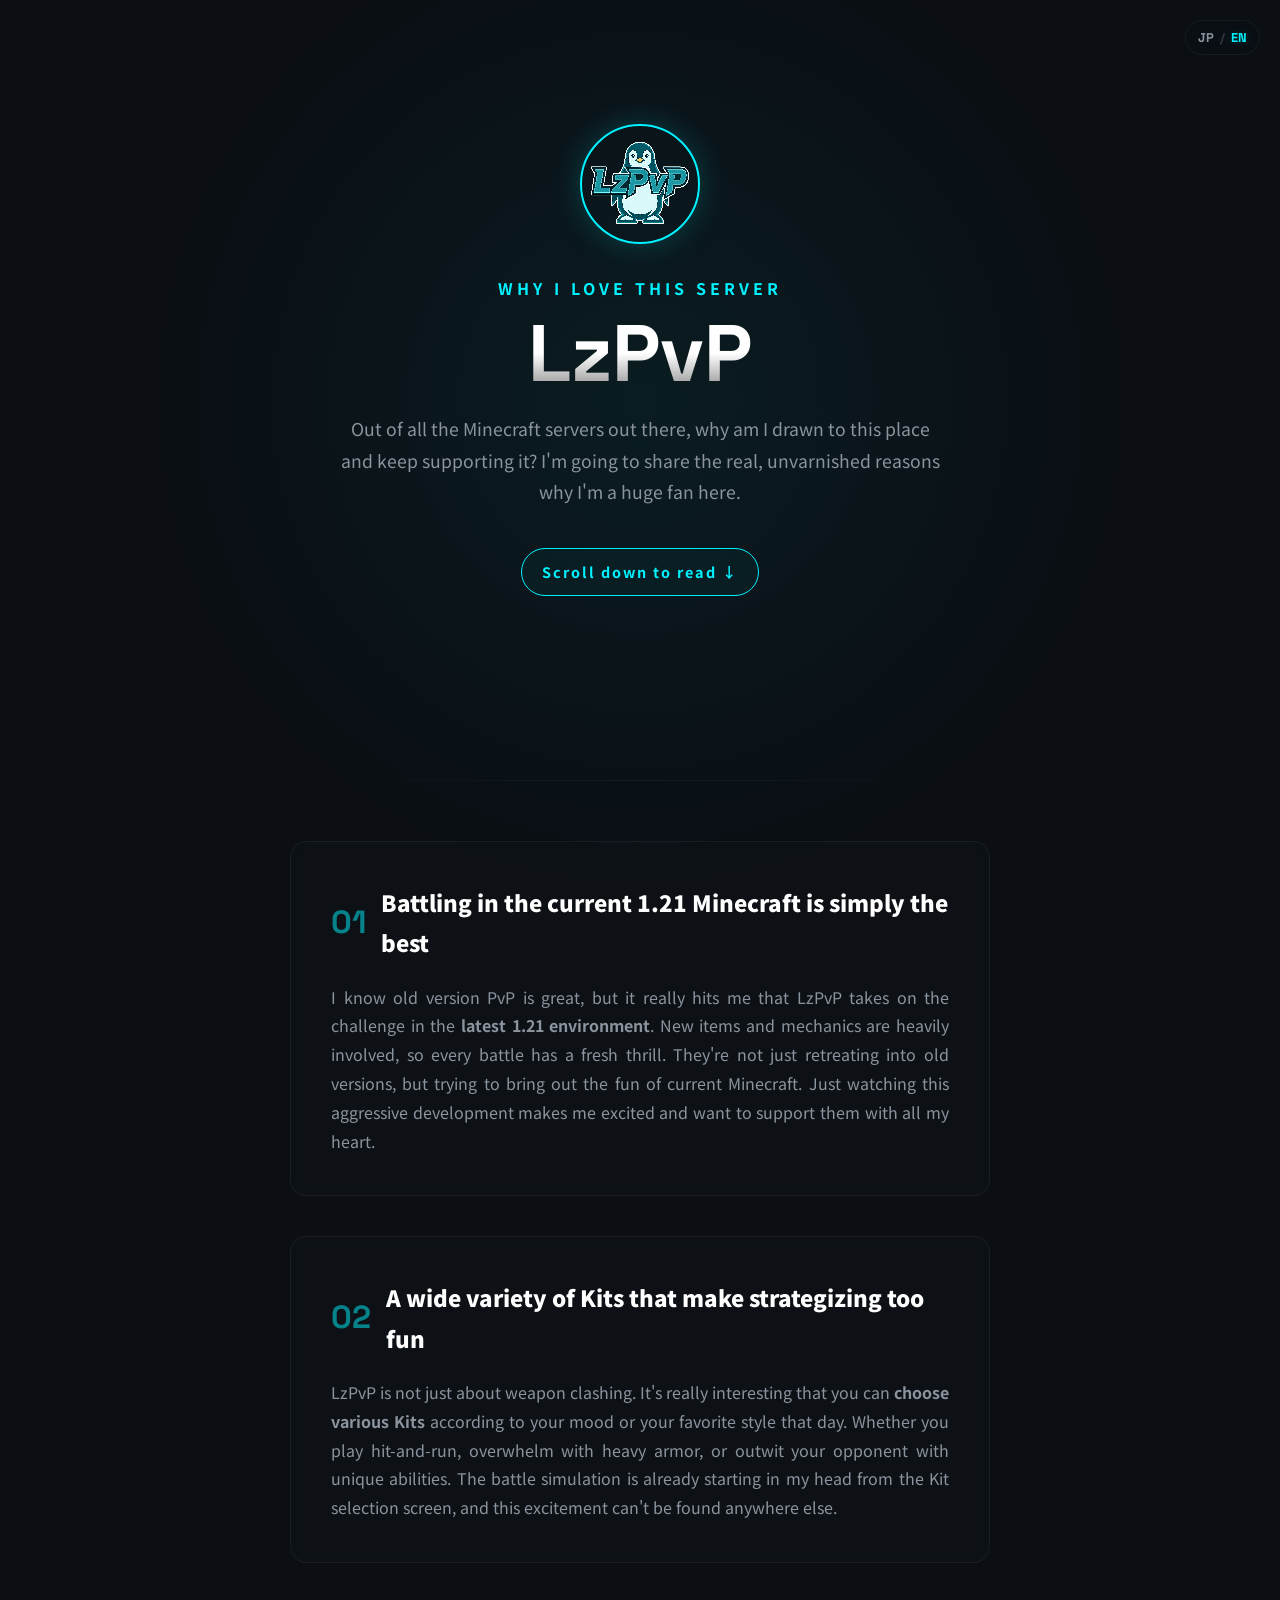
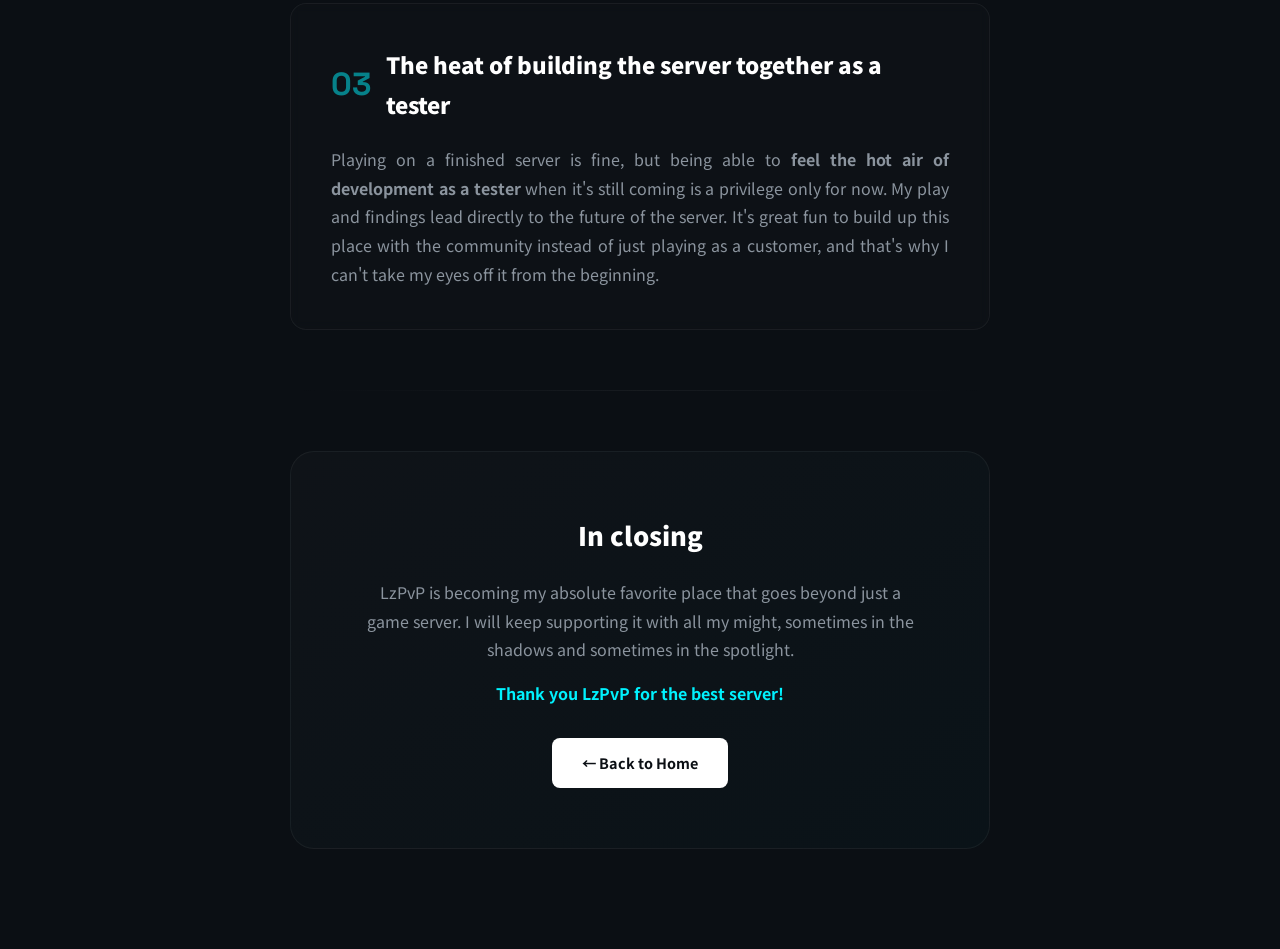
==== love/index.html @ 81389881 "fixいろいろ2" ====
<!DOCTYPE html>
<html lang="ja">
<head>
    <meta charset="UTF-8">
    <meta name="viewport" content="width=device-width, initial-scale=1.0">
    <title>LzPvP | ガチ推し特設ページ</title>
    <link rel="icon" href="LzPvP.png" type="image/png">
    
    <link href="https://fonts.googleapis.com/css2?family=Space+Grotesk:wght@700;900&family=Noto+Sans+JP:wght@400;700;900&display=swap" rel="stylesheet">
    
    <style>
        :root {
            --bg-color: #0b0f14;
            --primary: #00f2fe;
            --primary-glow: rgba(0, 242, 254, 0.2);
            --text-main: #f0f6fc;
            --text-muted: #8b949e;
            --border: rgba(255, 255, 255, 0.05);
            --card-bg: rgba(255, 255, 255, 0.01);
        }

        * {
            box-sizing: border-box;
            margin: 0;
            padding: 0;
        }

        /* スムーズなスクロールを有効化 */
        html {
            scroll-behavior: smooth;
        }

        body {
            font-family: 'Noto Sans JP', sans-serif;
            background-color: var(--bg-color);
            color: var(--text-main);
            line-height: 1.8;
            display: flex;
            flex-direction: column;
            align-items: center;
            overflow-x: hidden;
            padding: 0 20px;
        }

        /* 背景の光彩 */
        .bg-glow {
            position: fixed;
            top: -100px;
            left: 50%;
            transform: translateX(-50%);
            width: 1000px;
            height: 1000px;
            background: radial-gradient(circle, rgba(0, 242, 254, 0.06) 0%, rgba(0, 0, 0, 0) 70%);
            z-index: -1;
            pointer-events: none;
        }

        /* 🌐 言語切り替えスイッチ（画面右上に固定） */
        .lang-switcher {
            position: fixed;
            top: 20px;
            right: 20px;
            font-family: 'Space Grotesk', sans-serif;
            font-size: 0.8rem;
            font-weight: 700;
            color: var(--text-muted);
            background: rgba(11, 15, 20, 0.8);
            backdrop-filter: blur(10px);
            padding: 5px 12px;
            border-radius: 20px;
            border: 1px solid var(--border);
            display: flex;
            gap: 6px;
            z-index: 100;
        }

        .lang-btn {
            cursor: pointer;
            transition: color 0.2s ease;
        }

        .lang-btn.active {
            color: var(--primary);
            text-shadow: 0 0 10px var(--primary-glow);
        }

        .lang-btn:hover:not(.active) {
            color: var(--text-main);
        }

        /* --- 1. ヘッダー / メインビジュアル --- */
        .hero-love {
            min-height: 80vh;
            display: flex;
            flex-direction: column;
            justify-content: center;
            align-items: center;
            text-align: center;
            width: 100%;
            max-width: 800px;
            padding: 60px 0;
        }

        .love-icon {
            width: 120px;
            height: 120px;
            border-radius: 50%;
            border: 2px solid var(--primary);
            box-shadow: 0 0 30px var(--primary-glow);
            margin-bottom: 30px;
            image-rendering: pixelated;
            transition: transform 0.3s ease;
        }
        
        .love-icon:hover {
            transform: scale(1.05);
        }

        .tagline {
            font-size: 1rem;
            color: var(--primary);
            letter-spacing: 4px;
            font-weight: 700;
            margin-bottom: 10px;
            text-transform: uppercase;
        }

        .server-title {
            font-family: 'Space Grotesk', sans-serif;
            font-size: 5rem;
            font-weight: 900;
            line-height: 1;
            margin-bottom: 20px;
            background: linear-gradient(to bottom, #fff 50%, #888 100%);
            -webkit-background-clip: text;
            -webkit-text-fill-color: transparent;
        }

        .intro-text {
            font-size: 1.1rem;
            color: var(--text-muted);
            max-width: 600px;
            margin-bottom: 40px;
        }

        .scroll-down {
            color: var(--primary);
            font-size: 0.9rem;
            font-weight: 700;
            letter-spacing: 2px;
            text-decoration: none;
            border: 1px solid var(--primary);
            padding: 10px 20px;
            border-radius: 30px;
            background: rgba(0, 242, 254, 0.03);
            transition: all 0.2s ease;
        }

        .scroll-down:hover {
            background: rgba(0, 242, 254, 0.1);
            box-shadow: 0 0 15px var(--primary-glow);
        }

        /* --- 2. コンテンツセクション --- */
        .content-container {
            width: 100%;
            max-width: 700px;
            padding-bottom: 100px;
        }

        .section-divider {
            height: 1px;
            background: linear-gradient(90deg, transparent, var(--border), transparent);
            margin: 60px 0;
        }

        /* ガチ推しポイントの各ブロック */
        .point-block {
            background: var(--card-bg);
            border: 1px solid var(--border);
            border-radius: 16px;
            padding: 40px;
            margin-bottom: 40px;
            backdrop-filter: blur(5px);
            transition: all 0.3s ease;
        }

        .point-block:hover {
            border-color: rgba(0, 242, 254, 0.2);
            background: rgba(255, 255, 255, 0.02);
            transform: translateY(-5px);
        }

        .point-header {
            display: flex;
            align-items: center;
            gap: 15px;
            margin-bottom: 20px;
        }

        .point-num {
            font-family: 'Space Grotesk', sans-serif;
            font-size: 2rem;
            font-weight: 900;
            color: var(--primary);
            opacity: 0.5;
        }

        .point-title {
            font-size: 1.4rem;
            font-weight: 900;
            color: #fff;
        }

        .point-text {
            font-size: 1rem;
            color: var(--text-muted);
            line-height: 1.8;
            text-align: justify;
        }

        /* --- 3. 締めくくりのセクション --- */
        .love-letter {
            text-align: center;
            padding: 60px 40px;
            background: linear-gradient(145deg, rgba(255, 255, 255, 0.02), rgba(0, 242, 254, 0.02));
            border: 1px solid var(--border);
            border-radius: 24px;
            margin-top: 20px;
        }

        .letter-title {
            font-size: 1.6rem;
            font-weight: 900;
            margin-bottom: 20px;
            color: #fff;
        }

        .letter-body {
            font-size: 1rem;
            color: var(--text-muted);
            max-width: 550px;
            margin: 0 auto 30px auto;
        }

        .back-home {
            display: inline-block;
            text-decoration: none;
            color: var(--text-main);
            font-size: 0.9rem;
            font-weight: 700;
            padding: 12px 30px;
            border-radius: 8px;
            background: #fff;
            color: var(--bg-color);
            transition: all 0.2s ease;
        }

        .back-home:hover {
            transform: translateY(-2px);
            box-shadow: 0 5px 15px rgba(255, 255, 255, 0.2);
        }

        /* レスポンシブ */
        @media (max-width: 768px) {
            .server-title { font-size: 3.5rem; }
            .point-block { padding: 30px; }
            .point-title { font-size: 1.2rem; }
        }
    </style>
</head>
<body>

    <div class="bg-glow"></div>

    <div class="lang-switcher">
        <span id="lang-jp" class="lang-btn active" onclick="switchLang('ja')">JP</span>
        <span style="opacity: 0.3;">/</span>
        <span id="lang-en" class="lang-btn" onclick="switchLang('en')">EN</span>
    </div>

    <header class="hero-love">
        <img src="LzPvP.png" alt="LzPvP Icon" class="love-icon">
        <p class="tagline" data-i18n="tagline">Why I Love This Server</p>
        <h1 class="server-title">LzPvP</h1>
        <p class="intro-text" data-i18n="intro_text">
            数あるマイクラサーバーの中でも、なんで自分がここに惹かれて応援し続けてるのか。
            飾った言葉じゃ伝えきれない、リアルな「ガチ推し」の理由をここにブチまけます。
        </p>
        <a href="#content" class="scroll-down" data-i18n="scroll_btn">スクロールして読む ↓</a>
    </header>

    <div class="content-container" id="content">
        
        <div class="section-divider"></div>

        <div class="point-block">
            <div class="point-header">
                <span class="point-num">01</span>
                <h2 class="point-title" data-i18n="title_1">1.21っていう「今」のマイクラで戦えるのが最高</h2>
            </div>
            <div class="point-text" data-i18n="text_1">
                昔のバージョンのPvPが良いのはもちろん分かってるけど、LzPvPがあえて**1.21の最新環境**で勝負してるところが本当に刺さるんだよね。新しいアイテムとか仕様がガンガン絡んでくるから、毎回「そう来るか！」って新鮮なスリルがあって全然飽きない。古いバージョンだけに引きこもらないで、今のマイクラの面白さをトコトン引き出そうとしてる。この攻めの開発姿勢を見てるだけで、こっちまでワクワクしてくるし、全力で応援したくなるんだわ。
            </div>
        </div>

        <div class="point-block">
            <div class="point-header">
                <span class="point-num">02</span>
                <h2 class="point-title" data-i18n="title_2">戦略を考えるのが楽しすぎる多彩なKit</h2>
            </div>
            <div class="point-text" data-i18n="text_2">
                ただの武器の殴り合いで終わらないのがLzPvP。その日の気分とか自分の得意なスタイルに合わせて**いろんなKitを選べる**のがマジで面白い。ヒット＆アウェイで翻弄するか、ゴリゴリの重装備で圧倒するか、それとも一癖ある能力で相手の裏をかくか。Kitを選ぶ画面の時点から、もう頭の中でバトルのシミュレーションが始まってて、このワクワク感は他じゃなかなか味わえないね。
            </div>
        </div>

        <div class="point-block">
            <div class="point-header">
                <span class="point-num">03</span>
                <h2 class="point-title" data-i18n="title_3">テスターとして一緒にサーバーを作っていける熱量</h2>
            </div>
            <div class="point-text" data-i18n="text_3">
                出来上がったサーバーで遊ぶのもいいけど、まだこれからって時に**テスターとして開発の熱い空気に触れられる**のは今だけの特権。自分のプレイとか気づいたことが、そのままサーバーの未来に繋がっていく。ただの「客」として遊ぶだけじゃなくて、コミュニティのみんなと一緒にこの場所を盛り上げていける感じが最高に楽しいし、だからこそ初期からずっと目が離せないんだよね。
            </div>
        </div>

        <div class="section-divider"></div>

        <div class="love-letter">
            <h2 class="letter-title" data-i18n="closing_title">おわりに</h2>
            <div class="letter-body">
                <p data-i18n="closing_p1">LzPvPは、ただのゲームサーバーっていう枠を超えて、自分にとって最高にワクワクする「居場所」になりつつあります。これからもこの熱量を絶やすことなく、影ながら、そして時には全力で応援し続けたいと思います。</p>
                <p style="margin-top: 15px; font-weight: 700; color: var(--primary);" data-i18n="closing_p2">LzPvP、最高のサーバーをありがとう！</p>
            </div>
            <a href="../index.html" class="back-home" data-i18n="back_btn">← ホームサイトに戻る</a>
        </div>

    </div>

    <script>
        const translations = {
            ja: {
                tagline: "Why I Love This Server",
                intro_text: "数あるマイクラサーバーの中でも、なんで自分がここに惹かれて応援し続けてるのか。飾った言葉じゃ伝えきれない、リアルな「ガチ推し」の理由をここにブチまけます。",
                scroll_btn: "スクロールして読む ↓",
                title_1: "1.21っていう「今」のマイクラで戦えるのが最高",
                text_1: "昔のバージョンのPvPが良いのはもちろん分かってるけど、LzPvPがあえて<strong>1.21の最新環境</strong>で勝負してるところが本当に刺さるんだよね。新しいアイテムとか仕様がガンガン絡んでくるから、毎回「そう来るか！」って新鮮なスリルがあって全然飽きない。古いバージョンだけに引きこもらないで、今のマイクラの面白さをトコトン引き出そうとしてる。この攻めの開発姿勢を見てるだけで、こっちまでワクワクしてくるし、全力で応援したくなるんだわ。",
                title_2: "戦略を考えるのが楽しすぎる多彩なKit",
                text_2: "ただの武器の殴り合いで終わらないのがLzPvP。その日の気分とか自分の得意なスタイルに合わせて<strong>いろんなKitを選べる</strong>のがマジで面白い。ヒット＆アウェイで翻弄するか、ゴリゴリの重装備で圧倒するか、それとも一癖ある能力で相手の裏をかくか。Kitを選ぶ画面の時点から、もう頭の中でバトルのシミュレーションが始まってて、このワクワク感は他じゃなかなか味わえないね。",
                title_3: "テスターとして一緒にサーバーを作っていける熱量",
                text_3: "出来上がったサーバーで遊ぶのもいいけど、まだこれからって時に<strong>テスターとして開発の熱い空気に触れられる</strong>のは今だけの特権。自分のプレイとか気づいたことが、そのままサーバーの未来に繋がっていく。ただの「客」として遊ぶだけじゃなくて、コミュニティのみんなと一緒にこの場所を盛り上げていける感じが最高に楽しいし、だからこそ初期からずっと目が離せないんだよね。",
                closing_title: "おわりに",
                closing_p1: "LzPvPは、ただのゲームサーバーっていう枠を超えて、自分にとって最高にワクワクする「居場所」になりつつあります。これからもこの熱量を絶やすことなく、影ながら、そして時には全力で応援し続けたいと思います。",
                closing_p2: "LzPvP、最高のサーバーをありがとう！",
                back_btn: "← ホームサイトに戻る"
            },
            en: {
                tagline: "Why I Love This Server",
                intro_text: "Out of all the Minecraft servers out there, why am I drawn to this place and keep supporting it? I'm going to share the real, unvarnished reasons why I'm a huge fan here.",
                scroll_btn: "Scroll down to read ↓",
                title_1: "Battling in the current 1.21 Minecraft is simply the best",
                text_1: "I know old version PvP is great, but it really hits me that LzPvP takes on the challenge in the <strong>latest 1.21 environment</strong>. New items and mechanics are heavily involved, so every battle has a fresh thrill. They're not just retreating into old versions, but trying to bring out the fun of current Minecraft. Just watching this aggressive development makes me excited and want to support them with all my heart.",
                title_2: "A wide variety of Kits that make strategizing too fun",
                text_2: "LzPvP is not just about weapon clashing. It's really interesting that you can <strong>choose various Kits</strong> according to your mood or your favorite style that day. Whether you play hit-and-run, overwhelm with heavy armor, or outwit your opponent with unique abilities. The battle simulation is already starting in my head from the Kit selection screen, and this excitement can't be found anywhere else.",
                title_3: "The heat of building the server together as a tester",
                text_3: "Playing on a finished server is fine, but being able to <strong>feel the hot air of development as a tester</strong> when it's still coming is a privilege only for now. My play and findings lead directly to the future of the server. It's great fun to build up this place with the community instead of just playing as a customer, and that's why I can't take my eyes off it from the beginning.",
                closing_title: "In closing",
                closing_p1: "LzPvP is becoming my absolute favorite place that goes beyond just a game server. I will keep supporting it with all my might, sometimes in the shadows and sometimes in the spotlight.",
                closing_p2: "Thank you LzPvP for the best server!",
                back_btn: "← Back to Home"
            }
        };

        function switchLang(lang) {
            // ボタンのアクティブ表示切り替え
            document.getElementById('lang-jp').classList.toggle('active', lang === 'ja');
            document.getElementById('lang-en').classList.toggle('active', lang === 'en');
            
            // 属性「data-i18n」がついた要素を全取得して中身を書き換える
            const elements = document.querySelectorAll('[data-i18n]');
            elements.forEach(el => {
                const key = el.getAttribute('data-i18n');
                if (translations[lang][key]) {
                    el.innerHTML = translations[lang][key];
                }
            });
        }

        // ページ読み込み時にブラウザの言語をチェック
        document.addEventListener('DOMContentLoaded', () => {
            const userLang = navigator.language || navigator.userLanguage;
            if (!userLang.startsWith('ja')) {
                switchLang('en');
            } else {
                switchLang('ja');
            }
        });
    </script>
</body>
</html>
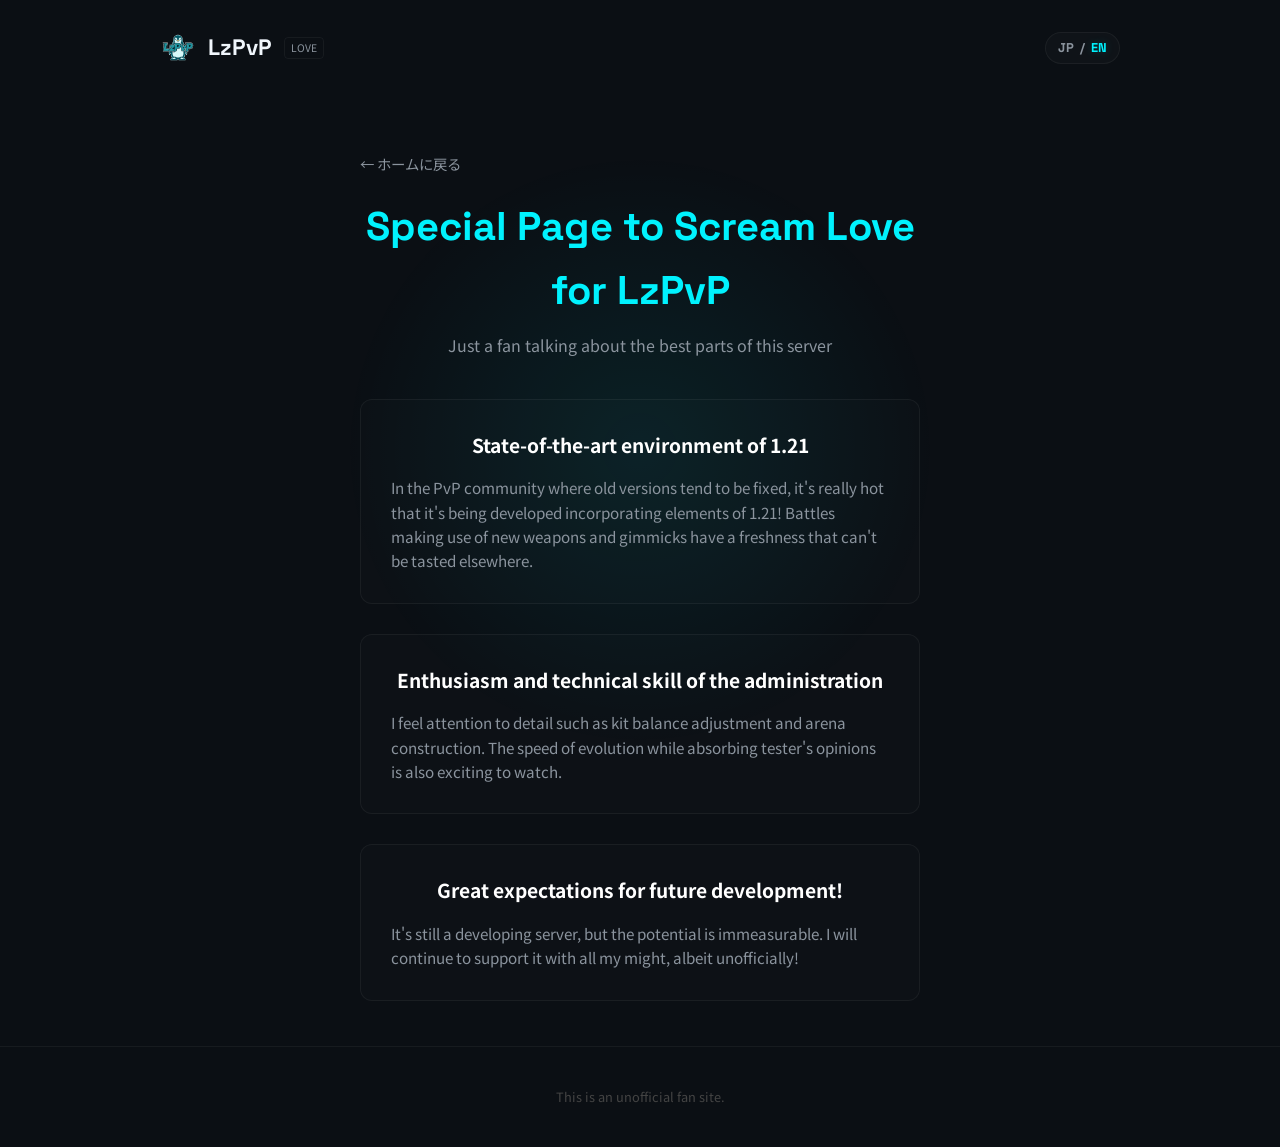
==== commit 741c97d9: "fix :p" ====
--- a/love/index.html
+++ b/love/index.html
@@ -3,397 +3,111 @@
 <head>
     <meta charset="UTF-8">
     <meta name="viewport" content="width=device-width, initial-scale=1.0">
-    <title>LzPvP | ガチ推し特設ページ</title>
-    <link rel="icon" href="LzPvP.png" type="image/png">
-    
-    <link href="https://fonts.googleapis.com/css2?family=Space+Grotesk:wght@700;900&family=Noto+Sans+JP:wght@400;700;900&display=swap" rel="stylesheet">
-    
+    <title>Special Fan Page | LzPvP</title>
+    <link rel="icon" href="../LzPvP.png" type="image/png">
+    <link rel="stylesheet" href="../style.css">
+    <link href="https://fonts.googleapis.com/css2?family=Space+Grotesk:wght@500;700&family=Noto+Sans+JP:wght@400;700&display=swap" rel="stylesheet">
     <style>
-        :root {
-            --bg-color: #0b0f14;
-            --primary: #00f2fe;
-            --primary-glow: rgba(0, 242, 254, 0.2);
-            --text-main: #f0f6fc;
-            --text-muted: #8b949e;
-            --border: rgba(255, 255, 255, 0.05);
-            --card-bg: rgba(255, 255, 255, 0.01);
-        }
-
-        * {
-            box-sizing: border-box;
-            margin: 0;
-            padding: 0;
-        }
-
-        /* スムーズなスクロールを有効化 */
-        html {
-            scroll-behavior: smooth;
-        }
-
-        body {
-            font-family: 'Noto Sans JP', sans-serif;
-            background-color: var(--bg-color);
-            color: var(--text-main);
-            line-height: 1.8;
-            display: flex;
-            flex-direction: column;
-            align-items: center;
-            overflow-x: hidden;
-            padding: 0 20px;
-        }
-
-        /* 背景の光彩 */
-        .bg-glow {
-            position: fixed;
-            top: -100px;
-            left: 50%;
-            transform: translateX(-50%);
-            width: 1000px;
-            height: 1000px;
-            background: radial-gradient(circle, rgba(0, 242, 254, 0.06) 0%, rgba(0, 0, 0, 0) 70%);
-            z-index: -1;
-            pointer-events: none;
-        }
-
-        /* 🌐 言語切り替えスイッチ（画面右上に固定） */
-        .lang-switcher {
-            position: fixed;
-            top: 20px;
-            right: 20px;
-            font-family: 'Space Grotesk', sans-serif;
-            font-size: 0.8rem;
-            font-weight: 700;
-            color: var(--text-muted);
-            background: rgba(11, 15, 20, 0.8);
-            backdrop-filter: blur(10px);
-            padding: 5px 12px;
-            border-radius: 20px;
-            border: 1px solid var(--border);
-            display: flex;
-            gap: 6px;
-            z-index: 100;
-        }
-
-        .lang-btn {
-            cursor: pointer;
-            transition: color 0.2s ease;
-        }
-
-        .lang-btn.active {
-            color: var(--primary);
-            text-shadow: 0 0 10px var(--primary-glow);
-        }
-
-        .lang-btn:hover:not(.active) {
-            color: var(--text-main);
-        }
-
-        /* --- 1. ヘッダー / メインビジュアル --- */
-        .hero-love {
-            min-height: 80vh;
-            display: flex;
-            flex-direction: column;
-            justify-content: center;
-            align-items: center;
-            text-align: center;
-            width: 100%;
-            max-width: 800px;
-            padding: 60px 0;
-        }
-
-        .love-icon {
-            width: 120px;
-            height: 120px;
-            border-radius: 50%;
-            border: 2px solid var(--primary);
-            box-shadow: 0 0 30px var(--primary-glow);
-            margin-bottom: 30px;
-            image-rendering: pixelated;
-            transition: transform 0.3s ease;
-        }
-        
-        .love-icon:hover {
-            transform: scale(1.05);
-        }
-
-        .tagline {
-            font-size: 1rem;
-            color: var(--primary);
-            letter-spacing: 4px;
-            font-weight: 700;
-            margin-bottom: 10px;
-            text-transform: uppercase;
-        }
-
-        .server-title {
-            font-family: 'Space Grotesk', sans-serif;
-            font-size: 5rem;
-            font-weight: 900;
-            line-height: 1;
-            margin-bottom: 20px;
-            background: linear-gradient(to bottom, #fff 50%, #888 100%);
-            -webkit-background-clip: text;
-            -webkit-text-fill-color: transparent;
-        }
-
-        .intro-text {
-            font-size: 1.1rem;
-            color: var(--text-muted);
-            max-width: 600px;
-            margin-bottom: 40px;
-        }
-
-        .scroll-down {
-            color: var(--primary);
-            font-size: 0.9rem;
-            font-weight: 700;
-            letter-spacing: 2px;
-            text-decoration: none;
-            border: 1px solid var(--primary);
-            padding: 10px 20px;
-            border-radius: 30px;
-            background: rgba(0, 242, 254, 0.03);
-            transition: all 0.2s ease;
-        }
-
-        .scroll-down:hover {
-            background: rgba(0, 242, 254, 0.1);
-            box-shadow: 0 0 15px var(--primary-glow);
-        }
-
-        /* --- 2. コンテンツセクション --- */
-        .content-container {
-            width: 100%;
-            max-width: 700px;
-            padding-bottom: 100px;
-        }
-
-        .section-divider {
-            height: 1px;
-            background: linear-gradient(90deg, transparent, var(--border), transparent);
-            margin: 60px 0;
-        }
-
-        /* ガチ推しポイントの各ブロック */
-        .point-block {
-            background: var(--card-bg);
-            border: 1px solid var(--border);
-            border-radius: 16px;
-            padding: 40px;
-            margin-bottom: 40px;
-            backdrop-filter: blur(5px);
-            transition: all 0.3s ease;
-        }
-
-        .point-block:hover {
-            border-color: rgba(0, 242, 254, 0.2);
-            background: rgba(255, 255, 255, 0.02);
-            transform: translateY(-5px);
-        }
-
-        .point-header {
-            display: flex;
-            align-items: center;
-            gap: 15px;
-            margin-bottom: 20px;
-        }
-
-        .point-num {
-            font-family: 'Space Grotesk', sans-serif;
-            font-size: 2rem;
-            font-weight: 900;
-            color: var(--primary);
-            opacity: 0.5;
-        }
-
-        .point-title {
-            font-size: 1.4rem;
-            font-weight: 900;
-            color: #fff;
-        }
-
-        .point-text {
-            font-size: 1rem;
-            color: var(--text-muted);
-            line-height: 1.8;
-            text-align: justify;
-        }
-
-        /* --- 3. 締めくくりのセクション --- */
-        .love-letter {
-            text-align: center;
-            padding: 60px 40px;
-            background: linear-gradient(145deg, rgba(255, 255, 255, 0.02), rgba(0, 242, 254, 0.02));
-            border: 1px solid var(--border);
-            border-radius: 24px;
-            margin-top: 20px;
-        }
-
-        .letter-title {
-            font-size: 1.6rem;
-            font-weight: 900;
-            margin-bottom: 20px;
-            color: #fff;
-        }
-
-        .letter-body {
-            font-size: 1rem;
-            color: var(--text-muted);
-            max-width: 550px;
-            margin: 0 auto 30px auto;
-        }
-
-        .back-home {
-            display: inline-block;
-            text-decoration: none;
-            color: var(--text-main);
-            font-size: 0.9rem;
-            font-weight: 700;
-            padding: 12px 30px;
-            border-radius: 8px;
-            background: #fff;
-            color: var(--bg-color);
-            transition: all 0.2s ease;
-        }
-
-        .back-home:hover {
-            transform: translateY(-2px);
-            box-shadow: 0 5px 15px rgba(255, 255, 255, 0.2);
-        }
-
-        /* レスポンシブ */
-        @media (max-width: 768px) {
-            .server-title { font-size: 3.5rem; }
-            .point-block { padding: 30px; }
-            .point-title { font-size: 1.2rem; }
-        }
+        .back-link { display: inline-block; margin-bottom: 20px; color: var(--text-muted); text-decoration: none; font-size: 0.9rem; transition: 0.2s; }
+        .back-link:hover { color: var(--primary); }
+        .love-header { text-align: center; margin-bottom: 40px; }
+        .love-header h1 { font-family: 'Space Grotesk', sans-serif; font-size: 2.5rem; margin-bottom: 10px; color: var(--primary); }
     </style>
 </head>
 <body>
-
     <div class="bg-glow"></div>
 
-    <div class="lang-switcher">
-        <span id="lang-jp" class="lang-btn active" onclick="switchLang('ja')">JP</span>
-        <span style="opacity: 0.3;">/</span>
-        <span id="lang-en" class="lang-btn" onclick="switchLang('en')">EN</span>
-    </div>
-
-    <header class="hero-love">
-        <img src="LzPvP.png" alt="LzPvP Icon" class="love-icon">
-        <p class="tagline" data-i18n="tagline">Why I Love This Server</p>
-        <h1 class="server-title">LzPvP</h1>
-        <p class="intro-text" data-i18n="intro_text">
-            数あるマイクラサーバーの中でも、なんで自分がここに惹かれて応援し続けてるのか。
-            飾った言葉じゃ伝えきれない、リアルな「ガチ推し」の理由をここにブチまけます。
-        </p>
-        <a href="#content" class="scroll-down" data-i18n="scroll_btn">スクロールして読む ↓</a>
+    <header>
+        <div class="logo">
+            <img src="../LzPvP.png" alt="" class="logo-img">
+            <span>LzPvP</span>
+            <small>LOVE</small>
+        </div>
+        <div class="header-right">
+            <div class="lang-switcher">
+                <span id="lang-jp" class="lang-btn active" onclick="switchLang('ja')">JP</span>
+                <span class="lang-divider">/</span>
+                <span id="lang-en" class="lang-btn" onclick="switchLang('en')">EN</span>
+            </div>
+        </div>
     </header>
 
-    <div class="content-container" id="content">
+    <main class="content-section" style="margin-top: 40px;">
+        <a href="../" class="back-link">← ホームに戻る</a>
         
-        <div class="section-divider"></div>
-
-        <div class="point-block">
-            <div class="point-header">
-                <span class="point-num">01</span>
-                <h2 class="point-title" data-i18n="title_1">1.21っていう「今」のマイクラで戦えるのが最高</h2>
-            </div>
-            <div class="point-text" data-i18n="text_1">
-                昔のバージョンのPvPが良いのはもちろん分かってるけど、LzPvPがあえて**1.21の最新環境**で勝負してるところが本当に刺さるんだよね。新しいアイテムとか仕様がガンガン絡んでくるから、毎回「そう来るか！」って新鮮なスリルがあって全然飽きない。古いバージョンだけに引きこもらないで、今のマイクラの面白さをトコトン引き出そうとしてる。この攻めの開発姿勢を見てるだけで、こっちまでワクワクしてくるし、全力で応援したくなるんだわ。
-            </div>
+        <div class="love-header">
+            <h1 data-i18n="head_t">LzPvPへの愛を叫ぶ特設ページ</h1>
+            <p style="color: var(--text-muted);" data-i18n="head_d">いちファンが勝手に語る、このサーバーの最高なところ</p>
         </div>
 
-        <div class="point-block">
-            <div class="point-header">
-                <span class="point-num">02</span>
-                <h2 class="point-title" data-i18n="title_2">戦略を考えるのが楽しすぎる多彩なKit</h2>
-            </div>
-            <div class="point-text" data-i18n="text_2">
-                ただの武器の殴り合いで終わらないのがLzPvP。その日の気分とか自分の得意なスタイルに合わせて**いろんなKitを選べる**のがマジで面白い。ヒット＆アウェイで翻弄するか、ゴリゴリの重装備で圧倒するか、それとも一癖ある能力で相手の裏をかくか。Kitを選ぶ画面の時点から、もう頭の中でバトルのシミュレーションが始まってて、このワクワク感は他じゃなかなか味わえないね。
-            </div>
+        <div class="glass-card" style="margin-bottom: 30px;">
+            <h2 data-i18n="sec1_t">1.21という最先端の環境</h2>
+            <p style="color: var(--text-muted); font-size: 0.95rem;" data-i18n="sec1_d">
+                古いバージョンで固まりがちなPvP界隈において、1.21の要素を取り入れて開発されてるのが本当にアツい！
+                新しい武器やギミックを活かした戦闘は、他では味わえない新鮮さがあります。
+            </p>
         </div>
 
-        <div class="point-block">
-            <div class="point-header">
-                <span class="point-num">03</span>
-                <h2 class="point-title" data-i18n="title_3">テスターとして一緒にサーバーを作っていける熱量</h2>
-            </div>
-            <div class="point-text" data-i18n="text_3">
-                出来上がったサーバーで遊ぶのもいいけど、まだこれからって時に**テスターとして開発の熱い空気に触れられる**のは今だけの特権。自分のプレイとか気づいたことが、そのままサーバーの未来に繋がっていく。ただの「客」として遊ぶだけじゃなくて、コミュニティのみんなと一緒にこの場所を盛り上げていける感じが最高に楽しいし、だからこそ初期からずっと目が離せないんだよね。
-            </div>
+        <div class="glass-card" style="margin-bottom: 30px;">
+            <h2 data-i18n="sec2_t">運営陣の熱量と技術力</h2>
+            <p style="color: var(--text-muted); font-size: 0.95rem;" data-i18n="sec2_d">
+                Kitのバランス調整や、アリーナの構築など、細かいところまでこだわりを感じます。
+                テスターの意見を吸い上げながらどんどん進化していくスピード感も、見ていてワクワクします。
+            </p>
         </div>
 
-        <div class="section-divider"></div>
+        <div class="glass-card">
+            <h2 data-i18n="sec3_t">これからの発展に大期待！</h2>
+            <p style="color: var(--text-muted); font-size: 0.95rem;" data-i18n="sec3_d">
+                まだまだ発展途上のサーバーですが、ポテンシャルは計り知れません。
+                これからも非公式ながら、全力で応援し続けたいと思います！
+            </p>
+        </div>
+    </main>
 
-        <div class="love-letter">
-            <h2 class="letter-title" data-i18n="closing_title">おわりに</h2>
-            <div class="letter-body">
-                <p data-i18n="closing_p1">LzPvPは、ただのゲームサーバーっていう枠を超えて、自分にとって最高にワクワクする「居場所」になりつつあります。これからもこの熱量を絶やすことなく、影ながら、そして時には全力で応援し続けたいと思います。</p>
-                <p style="margin-top: 15px; font-weight: 700; color: var(--primary);" data-i18n="closing_p2">LzPvP、最高のサーバーをありがとう！</p>
-            </div>
-            <a href="../index.html" class="back-home" data-i18n="back_btn">← ホームサイトに戻る</a>
-        </div>
-
-    </div>
+    <footer>
+        <p data-i18n="footer_text">このサイトは非公式に制作されたファンサイトです。</p>
+    </footer>
 
     <script>
         const translations = {
             ja: {
-                tagline: "Why I Love This Server",
-                intro_text: "数あるマイクラサーバーの中でも、なんで自分がここに惹かれて応援し続けてるのか。飾った言葉じゃ伝えきれない、リアルな「ガチ推し」の理由をここにブチまけます。",
-                scroll_btn: "スクロールして読む ↓",
-                title_1: "1.21っていう「今」のマイクラで戦えるのが最高",
-                text_1: "昔のバージョンのPvPが良いのはもちろん分かってるけど、LzPvPがあえて<strong>1.21の最新環境</strong>で勝負してるところが本当に刺さるんだよね。新しいアイテムとか仕様がガンガン絡んでくるから、毎回「そう来るか！」って新鮮なスリルがあって全然飽きない。古いバージョンだけに引きこもらないで、今のマイクラの面白さをトコトン引き出そうとしてる。この攻めの開発姿勢を見てるだけで、こっちまでワクワクしてくるし、全力で応援したくなるんだわ。",
-                title_2: "戦略を考えるのが楽しすぎる多彩なKit",
-                text_2: "ただの武器の殴り合いで終わらないのがLzPvP。その日の気分とか自分の得意なスタイルに合わせて<strong>いろんなKitを選べる</strong>のがマジで面白い。ヒット＆アウェイで翻弄するか、ゴリゴリの重装備で圧倒するか、それとも一癖ある能力で相手の裏をかくか。Kitを選ぶ画面の時点から、もう頭の中でバトルのシミュレーションが始まってて、このワクワク感は他じゃなかなか味わえないね。",
-                title_3: "テスターとして一緒にサーバーを作っていける熱量",
-                text_3: "出来上がったサーバーで遊ぶのもいいけど、まだこれからって時に<strong>テスターとして開発の熱い空気に触れられる</strong>のは今だけの特権。自分のプレイとか気づいたことが、そのままサーバーの未来に繋がっていく。ただの「客」として遊ぶだけじゃなくて、コミュニティのみんなと一緒にこの場所を盛り上げていける感じが最高に楽しいし、だからこそ初期からずっと目が離せないんだよね。",
-                closing_title: "おわりに",
-                closing_p1: "LzPvPは、ただのゲームサーバーっていう枠を超えて、自分にとって最高にワクワクする「居場所」になりつつあります。これからもこの熱量を絶やすことなく、影ながら、そして時には全力で応援し続けたいと思います。",
-                closing_p2: "LzPvP、最高のサーバーをありがとう！",
-                back_btn: "← ホームサイトに戻る"
+                head_t: "LzPvPへの愛を叫ぶ特設ページ",
+                head_d: "いちファンが勝手に語る、このサーバーの最高なところ",
+                sec1_t: "1.21という最先端の環境",
+                sec1_d: "古いバージョンで固まりがちなPvP界隈において、1.21の要素を取り入れて開発されてるのが本当にアツい！新しい武器やギミックを活かした戦闘は、他では味わえない新鮮さがあります。",
+                sec2_t: "運営陣の熱量と技術力",
+                sec2_d: "Kitのバランス調整や、アリーナの構築など、細かいところまでこだわりを感じます。テスターの意見を吸い上げながらどんどん進化していくスピード感も、見ていてワクワクします。",
+                sec3_t: "これからの発展に大期待！",
+                sec3_d: "まだまだ発展途上のサーバーですが、ポテンシャルは計り知れません。これからも非公式ながら、全力で応援し続けたいと思います！",
+                footer_text: "このサイトは非公式に制作されたファンサイトです。"
             },
             en: {
-                tagline: "Why I Love This Server",
-                intro_text: "Out of all the Minecraft servers out there, why am I drawn to this place and keep supporting it? I'm going to share the real, unvarnished reasons why I'm a huge fan here.",
-                scroll_btn: "Scroll down to read ↓",
-                title_1: "Battling in the current 1.21 Minecraft is simply the best",
-                text_1: "I know old version PvP is great, but it really hits me that LzPvP takes on the challenge in the <strong>latest 1.21 environment</strong>. New items and mechanics are heavily involved, so every battle has a fresh thrill. They're not just retreating into old versions, but trying to bring out the fun of current Minecraft. Just watching this aggressive development makes me excited and want to support them with all my heart.",
-                title_2: "A wide variety of Kits that make strategizing too fun",
-                text_2: "LzPvP is not just about weapon clashing. It's really interesting that you can <strong>choose various Kits</strong> according to your mood or your favorite style that day. Whether you play hit-and-run, overwhelm with heavy armor, or outwit your opponent with unique abilities. The battle simulation is already starting in my head from the Kit selection screen, and this excitement can't be found anywhere else.",
-                title_3: "The heat of building the server together as a tester",
-                text_3: "Playing on a finished server is fine, but being able to <strong>feel the hot air of development as a tester</strong> when it's still coming is a privilege only for now. My play and findings lead directly to the future of the server. It's great fun to build up this place with the community instead of just playing as a customer, and that's why I can't take my eyes off it from the beginning.",
-                closing_title: "In closing",
-                closing_p1: "LzPvP is becoming my absolute favorite place that goes beyond just a game server. I will keep supporting it with all my might, sometimes in the shadows and sometimes in the spotlight.",
-                closing_p2: "Thank you LzPvP for the best server!",
-                back_btn: "← Back to Home"
+                head_t: "Special Page to Scream Love for LzPvP",
+                head_d: "Just a fan talking about the best parts of this server",
+                sec1_t: "State-of-the-art environment of 1.21",
+                sec1_d: "In the PvP community where old versions tend to be fixed, it's really hot that it's being developed incorporating elements of 1.21! Battles making use of new weapons and gimmicks have a freshness that can't be tasted elsewhere.",
+                sec2_t: "Enthusiasm and technical skill of the administration",
+                sec2_d: "I feel attention to detail such as kit balance adjustment and arena construction. The speed of evolution while absorbing tester's opinions is also exciting to watch.",
+                sec3_t: "Great expectations for future development!",
+                sec3_d: "It's still a developing server, but the potential is immeasurable. I will continue to support it with all my might, albeit unofficially!",
+                footer_text: "This is an unofficial fan site."
             }
         };
 
         function switchLang(lang) {
-            // ボタンのアクティブ表示切り替え
             document.getElementById('lang-jp').classList.toggle('active', lang === 'ja');
             document.getElementById('lang-en').classList.toggle('active', lang === 'en');
             
-            // 属性「data-i18n」がついた要素を全取得して中身を書き換える
-            const elements = document.querySelectorAll('[data-i18n]');
-            elements.forEach(el => {
+            document.querySelectorAll('[data-i18n]').forEach(el => {
                 const key = el.getAttribute('data-i18n');
-                if (translations[lang][key]) {
-                    el.innerHTML = translations[lang][key];
-                }
+                if (translations[lang][key]) el.innerHTML = translations[lang][key];
             });
         }
 
-        // ページ読み込み時にブラウザの言語をチェック
         document.addEventListener('DOMContentLoaded', () => {
             const userLang = navigator.language || navigator.userLanguage;
-            if (!userLang.startsWith('ja')) {
-                switchLang('en');
-            } else {
-                switchLang('ja');
-            }
+            switchLang(userLang.startsWith('ja') ? 'ja' : 'en');
         });
     </script>
 </body>
--- a/style.css
+++ b/style.css
@@ -0,0 +1,217 @@
+:root {
+    --bg-color: #0b0f14;
+    --primary: #00f2fe;
+    --primary-glow: rgba(0, 242, 254, 0.2);
+    --text-main: #f0f6fc;
+    --text-muted: #8b949e;
+    --border: rgba(255, 255, 255, 0.05);
+}
+
+* {
+    box-sizing: border-box;
+    margin: 0;
+    padding: 0;
+}
+
+body {
+    font-family: 'Noto Sans JP', sans-serif;
+    background-color: var(--bg-color);
+    color: var(--text-main);
+    line-height: 1.6;
+    overflow-x: hidden;
+    display: flex;
+    flex-direction: column;
+    align-items: center;
+}
+
+/* 背景の発光 */
+.bg-glow {
+    position: fixed;
+    top: 50%;
+    left: 50%;
+    transform: translate(-50%, -50%);
+    width: 600px;
+    height: 600px;
+    background: radial-gradient(circle, rgba(0, 242, 254, 0.08) 0%, rgba(0, 0, 0, 0) 70%);
+    z-index: -1;
+    pointer-events: none;
+}
+
+header {
+    width: 100%;
+    max-width: 1000px;
+    padding: 30px 20px;
+    display: flex;
+    justify-content: space-between;
+    align-items: center;
+}
+
+.logo { display: flex; align-items: center; gap: 12px; }
+.logo-img { height: 36px; width: 36px; border-radius: 50%; }
+.logo span { font-family: 'Space Grotesk', sans-serif; font-size: 1.4rem; font-weight: 700; }
+.logo small { font-size: 0.65rem; color: var(--text-muted); border: 1px solid var(--border); padding: 2px 6px; border-radius: 4px; }
+
+.header-right { display: flex; align-items: center; gap: 15px; }
+
+/* 言語切り替え */
+.lang-switcher {
+    font-family: 'Space Grotesk', sans-serif;
+    font-size: 0.8rem;
+    font-weight: 700;
+    color: var(--text-muted);
+    background: rgba(255, 255, 255, 0.02);
+    padding: 5px 12px;
+    border-radius: 20px;
+    border: 1px solid var(--border);
+    display: flex;
+    gap: 6px;
+}
+
+.lang-btn { cursor: pointer; transition: color 0.2s ease; }
+.lang-btn.active { color: var(--primary); text-shadow: 0 0 10px var(--primary-glow); }
+.lang-btn:hover:not(.active) { color: var(--text-main); }
+
+.status-tag {
+    font-size: 0.8rem;
+    background: rgba(255, 255, 255, 0.03);
+    padding: 6px 14px;
+    border-radius: 30px;
+    border: 1px solid var(--border);
+    color: var(--text-muted);
+}
+
+/* ヒーローエリア */
+.hero {
+    min-height: 40vh;
+    display: flex;
+    justify-content: center;
+    align-items: center;
+    text-align: center;
+    width: 100%;
+    max-width: 800px;
+    padding: 40px 20px;
+}
+
+.hero-content { display: flex; flex-direction: column; align-items: center; gap: 20px; }
+
+.main-title {
+    font-family: 'Space Grotesk', sans-serif;
+    font-size: 3.5rem;
+    font-weight: 700;
+    line-height: 1.05;
+    letter-spacing: -1px;
+    background: linear-gradient(to bottom, #fff 40%, #888 100%);
+    -webkit-background-clip: text;
+    -webkit-text-fill-color: transparent;
+}
+
+.ip-card {
+    background: rgba(255, 255, 255, 0.02);
+    border: 1px solid var(--border);
+    padding: 20px 50px;
+    border-radius: 12px;
+    cursor: pointer;
+    transition: all 0.2s ease;
+    display: flex;
+    flex-direction: column;
+    gap: 4px;
+}
+.ip-card:hover {
+    background: rgba(0, 242, 254, 0.03);
+    border-color: var(--primary);
+    box-shadow: 0 0 20px var(--primary-glow);
+}
+
+.ip-text { font-family: 'Space Grotesk', sans-serif; font-size: 2rem; font-weight: 700; letter-spacing: 1px; color: var(--text-main); }
+.copy-hint { color: var(--primary); font-size: 0.7rem; font-weight: 700; letter-spacing: 2px; }
+
+.links-group { display: flex; gap: 15px; margin-top: 10px; }
+
+.btn {
+    padding: 10px 20px;
+    border-radius: 8px;
+    font-weight: 700;
+    text-decoration: none;
+    font-size: 0.9rem;
+    transition: all 0.2s ease;
+}
+.btn-primary { background: var(--text-main); color: var(--bg-color); }
+.btn-primary:hover { background: #e0e6ec; transform: translateY(-2px); }
+.btn-secondary { background: rgba(255, 255, 255, 0.03); color: var(--text-main); border: 1px solid var(--border); }
+.btn-secondary:hover { background: rgba(255, 255, 255, 0.06); border-color: var(--text-muted); }
+
+/* Hypixel風カード */
+.mc-server-card {
+    background: #090c10;
+    border: 1px solid var(--border);
+    padding: 15px 20px;
+    display: flex;
+    align-items: center;
+    gap: 15px;
+    width: 100%;
+    border-radius: 12px;
+    transition: all 0.2s ease;
+    min-height: 80px; 
+}
+.mc-server-card:hover { border-color: rgba(255,255,255,0.1); background: #0d1116; }
+
+.mc-icon { width: 48px; height: 48px; border-radius: 4px; image-rendering: pixelated; object-fit: contain; }
+.mc-info { flex-grow: 1; text-align: left; display: flex; flex-direction: column; justify-content: center; }
+.mc-top-row { display: flex; justify-content: space-between; font-weight: 700; font-family: 'Space Grotesk', sans-serif; }
+.mc-name { color: #fff; }
+.mc-players { color: var(--text-muted); font-size: 0.9rem; }
+.mc-motd { font-size: 0.85rem; margin-top: 2px; word-break: break-all; }
+
+/* アンテナ */
+.mc-ping {
+    width: 20px; height: 20px;
+    background: linear-gradient(90deg, transparent 0%, transparent 20%, var(--ping-color) 20%, var(--ping-color) 40%, transparent 40%, transparent 60%, var(--ping-color) 60%, var(--ping-color) 80%, transparent 80%, transparent 100%);
+    background-size: cover; background-repeat: no-repeat;
+    --ping-color: #444; transition: all 0.2s ease; cursor: pointer;
+}
+.mc-server-card.is-offline { opacity: 0.6; }
+.mc-server-card.is-offline .mc-ping { filter: grayscale(100%) brightness(50%); }
+
+.content-section { width: 100%; max-width: 600px; padding: 15px 20px; }
+
+.glass-card { background: rgba(255, 255, 255, 0.01); border: 1px solid var(--border); border-radius: 12px; padding: 30px; }
+.glass-card h2 { font-size: 1.2rem; margin-bottom: 15px; text-align: center; color: #fff; font-weight: 700; }
+
+.styled-list { list-style: none; }
+.styled-list li { padding: 8px 0; font-size: 0.9rem; color: var(--text-muted); border-bottom: 1px solid rgba(255, 255, 255, 0.05); }
+.styled-list li:last-child { border-bottom: none; }
+
+/* アリーナ */
+.arena-card { background: rgba(255, 255, 255, 0.01); border: 1px solid var(--border); border-radius: 12px; padding: 20px; display: flex; flex-direction: column; gap: 15px; }
+.arena-header { display: flex; justify-content: space-between; align-items: center; }
+.arena-title { display: flex; align-items: center; gap: 8px; }
+.arena-icon { font-size: 1.1rem; }
+.arena-card h3 { font-size: 1.1rem; font-weight: 700; color: var(--primary); }
+.arena-subtitle { font-family: 'Space Grotesk', sans-serif; font-size: 0.8rem; color: var(--text-muted); }
+
+.arena-slider { width: 100%; height: 250px; position: relative; border-radius: 8px; border: 1px solid var(--border); overflow: hidden; }
+.arena-img-list { width: 100%; height: 100%; position: relative; }
+.arena-img-item { position: absolute; top: 0; left: 0; width: 100%; height: 100%; opacity: 0; transition: opacity 0.4s ease-in-out; z-index: 1; }
+.arena-img-item.active { opacity: 1; z-index: 2; }
+.arena-img-item img { width: 100%; height: 100%; object-fit: cover; object-position: center; }
+
+.arena-nav { position: absolute; top: 0; left: 0; width: 100%; height: 100%; z-index: 10; display: flex; justify-content: space-between; align-items: center; padding: 0 15px; pointer-events: none; }
+.arena-nav button { pointer-events: auto; width: 36px; height: 36px; background: rgba(0, 0, 0, 0.5); backdrop-filter: blur(4px); color: #fff; border: none; border-radius: 50%; display: flex; justify-content: center; align-items: center; cursor: pointer; font-size: 1rem; font-weight: 700; transition: all 0.2s ease; }
+.arena-nav button:hover { background: rgba(0, 242, 254, 0.4); }
+
+.arena-dots { position: absolute; bottom: 10px; left: 0; width: 100%; display: flex; justify-content: center; gap: 8px; z-index: 10; }
+.arena-dots .dot { width: 8px; height: 8px; background: rgba(255, 255, 255, 0.3); border-radius: 50%; cursor: pointer; transition: all 0.2s ease; }
+.arena-dots .dot.active { background: #fff; }
+
+.arena-desc { font-size: 0.85rem; color: var(--text-muted); line-height: 1.5; }
+.arena-desc strong { color: var(--primary); }
+
+footer { width: 100%; text-align: center; padding: 40px 20px; border-top: 1px solid var(--border); color: #444; font-size: 0.8rem; margin-top: 30px; }
+
+@media (max-width: 768px) {
+    .main-title { font-size: 2.5rem; }
+    .ip-text { font-size: 1.5rem; }
+    .ip-card { padding: 15px 30px; }
+    .arena-slider { height: 180px; }
+    header { flex-direction: column; gap: 15px; }
+}
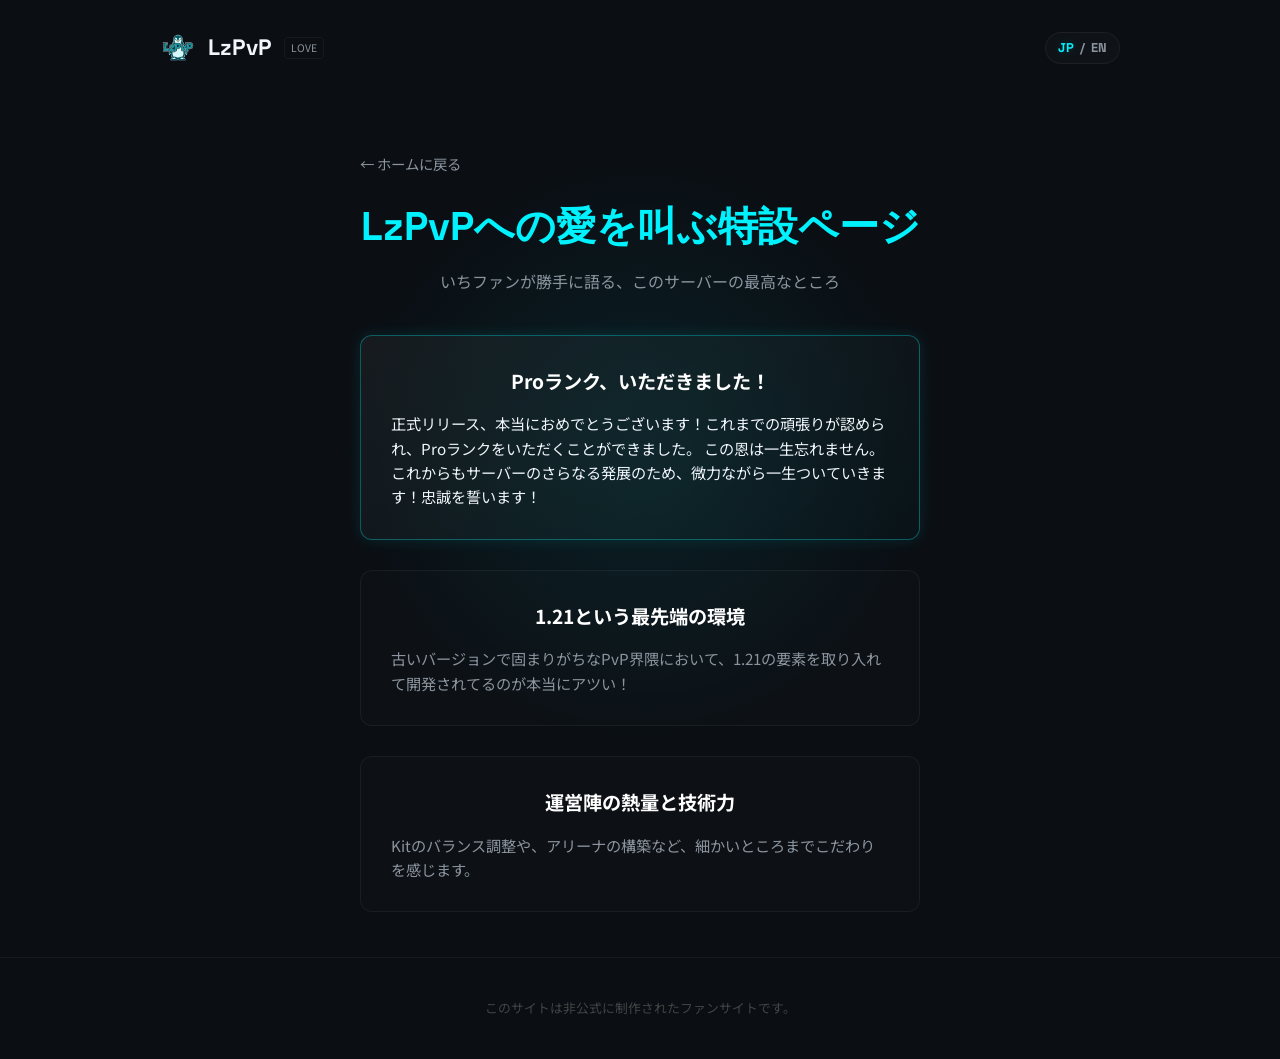
==== commit 6b85313a: "正式リリースおめ！" ====
--- a/love/index.html
+++ b/love/index.html
@@ -12,6 +12,35 @@
         .back-link:hover { color: var(--primary); }
         .love-header { text-align: center; margin-bottom: 40px; }
         .love-header h1 { font-family: 'Space Grotesk', sans-serif; font-size: 2.5rem; margin-bottom: 10px; color: var(--primary); }
+        
+        .pro-card {
+            border: 1px solid rgba(0, 255, 255, 0.3);
+            box-shadow: 0 0 15px rgba(0, 255, 255, 0.1);
+            background: linear-gradient(145deg, rgba(255,255,255,0.05), rgba(0,255,255,0.02));
+            position: relative;
+            overflow: hidden;
+            cursor: pointer;
+        }
+
+        /* 💪 隠しマッチョ：手元の macho.png を参照 */
+        .hidden-macho {
+            position: absolute;
+            bottom: -150px;
+            right: 10px;
+            width: 150px;
+            height: auto;
+            opacity: 0;
+            transition: all 0.6s cubic-bezier(0.175, 0.885, 0.32, 1.275);
+            pointer-events: none;
+            filter: drop-shadow(0 0 10px rgba(0,255,255,0.8));
+            border-radius: 8px;
+            z-index: 10;
+        }
+
+        .pro-card:hover .hidden-macho {
+            bottom: 10px;
+            opacity: 1;
+        }
     </style>
 </head>
 <body>
@@ -40,28 +69,30 @@
             <p style="color: var(--text-muted);" data-i18n="head_d">いちファンが勝手に語る、このサーバーの最高なところ</p>
         </div>
 
-        <div class="glass-card" style="margin-bottom: 30px;">
-            <h2 data-i18n="sec1_t">1.21という最先端の環境</h2>
-            <p style="color: var(--text-muted); font-size: 0.95rem;" data-i18n="sec1_d">
-                古いバージョンで固まりがちなPvP界隈において、1.21の要素を取り入れて開発されてるのが本当にアツい！
-                新しい武器やギミックを活かした戦闘は、他では味わえない新鮮さがあります。
+        <div class="glass-card pro-card">
+            <h2 data-i18n="pro_t">Proランク、いただきました！</h2>
+            <p style="color: var(--text-main); font-size: 0.95rem; line-height: 1.6;" data-i18n="pro_d">
+                正式リリース、本当におめでとうございます！これまでの頑張りが認められ、Proランクをいただくことができました。
+                この恩は一生忘れません。これからもサーバーのさらなる発展のため、微力ながら一生ついていきます！忠誠を誓います！
             </p>
+            <!-- 拡張子を .png に設定 -->
+            <img src="macho.png" alt="Macho" class="hidden-macho">
         </div>
 
-        <div class="glass-card" style="margin-bottom: 30px;">
-            <h2 data-i18n="sec2_t">運営陣の熱量と技術力</h2>
-            <p style="color: var(--text-muted); font-size: 0.95rem;" data-i18n="sec2_d">
-                Kitのバランス調整や、アリーナの構築など、細かいところまでこだわりを感じます。
-                テスターの意見を吸い上げながらどんどん進化していくスピード感も、見ていてワクワクします。
-            </p>
-        </div>
+        <div style="margin-top: 30px;">
+            <div class="glass-card" style="margin-bottom: 30px;">
+                <h2 data-i18n="sec1_t">1.21という最先端の環境</h2>
+                <p style="color: var(--text-muted); font-size: 0.95rem;" data-i18n="sec1_d">
+                    古いバージョンで固まりがちなPvP界隈において、1.21の要素を取り入れて開発されてるのが本当にアツい！
+                </p>
+            </div>
 
-        <div class="glass-card">
-            <h2 data-i18n="sec3_t">これからの発展に大期待！</h2>
-            <p style="color: var(--text-muted); font-size: 0.95rem;" data-i18n="sec3_d">
-                まだまだ発展途上のサーバーですが、ポテンシャルは計り知れません。
-                これからも非公式ながら、全力で応援し続けたいと思います！
-            </p>
+            <div class="glass-card">
+                <h2 data-i18n="sec2_t">運営陣の熱量と技術力</h2>
+                <p style="color: var(--text-muted); font-size: 0.95rem;" data-i18n="sec2_d">
+                    Kitのバランス調整や、アリーナの構築など、細かいところまでこだわりを感じます。
+                </p>
+            </div>
         </div>
     </main>
 
@@ -74,23 +105,23 @@
             ja: {
                 head_t: "LzPvPへの愛を叫ぶ特設ページ",
                 head_d: "いちファンが勝手に語る、このサーバーの最高なところ",
+                pro_t: "Proランク、いただきました！",
+                pro_d: "正式リリース、本当におめでとうございます！これまでの頑張りが認められ、Proランクをいただくことができました。この恩は一生忘れません。これからもサーバーのさらなる発展のため、微力ながら一生ついていきます！忠誠を誓います！",
                 sec1_t: "1.21という最先端の環境",
-                sec1_d: "古いバージョンで固まりがちなPvP界隈において、1.21の要素を取り入れて開発されてるのが本当にアツい！新しい武器やギミックを活かした戦闘は、他では味わえない新鮮さがあります。",
+                sec1_d: "古いバージョンで固まりがちなPvP界隈において、1.21の要素を取り入れて開発されてるのが本当にアツい！",
                 sec2_t: "運営陣の熱量と技術力",
-                sec2_d: "Kitのバランス調整や、アリーナの構築など、細かいところまでこだわりを感じます。テスターの意見を吸い上げながらどんどん進化していくスピード感も、見ていてワクワクします。",
-                sec3_t: "これからの発展に大期待！",
-                sec3_d: "まだまだ発展途上のサーバーですが、ポテンシャルは計り知れません。これからも非公式ながら、全力で応援し続けたいと思います！",
+                sec2_d: "Kitのバランス調整や、アリーナの構築など、細かいところまでこだわりを感じます。",
                 footer_text: "このサイトは非公式に制作されたファンサイトです。"
             },
             en: {
                 head_t: "Special Page to Scream Love for LzPvP",
                 head_d: "Just a fan talking about the best parts of this server",
+                pro_t: "I got the Pro rank!",
+                pro_d: "Huge congratulations on the official release! My hard work was recognized, and I was given the Pro rank. I will never forget this kindness. For the further development of the server, I will follow you for life, even if my contribution is small! I swear my loyalty!",
                 sec1_t: "State-of-the-art environment of 1.21",
-                sec1_d: "In the PvP community where old versions tend to be fixed, it's really hot that it's being developed incorporating elements of 1.21! Battles making use of new weapons and gimmicks have a freshness that can't be tasted elsewhere.",
-                sec2_t: "Enthusiasm and technical skill of the administration",
-                sec2_d: "I feel attention to detail such as kit balance adjustment and arena construction. The speed of evolution while absorbing tester's opinions is also exciting to watch.",
-                sec3_t: "Great expectations for future development!",
-                sec3_d: "It's still a developing server, but the potential is immeasurable. I will continue to support it with all my might, albeit unofficially!",
+                sec1_d: "In the PvP community where old versions tend to be fixed, it's really hot that it's being developed incorporating elements of 1.21!",
+                sec2_t: "Enthusiasm and technical skill",
+                sec2_d: "I feel attention to detail such as kit balance adjustment and arena construction.",
                 footer_text: "This is an unofficial fan site."
             }
         };
@@ -98,17 +129,11 @@
         function switchLang(lang) {
             document.getElementById('lang-jp').classList.toggle('active', lang === 'ja');
             document.getElementById('lang-en').classList.toggle('active', lang === 'en');
-            
             document.querySelectorAll('[data-i18n]').forEach(el => {
                 const key = el.getAttribute('data-i18n');
                 if (translations[lang][key]) el.innerHTML = translations[lang][key];
             });
         }
-
-        document.addEventListener('DOMContentLoaded', () => {
-            const userLang = navigator.language || navigator.userLanguage;
-            switchLang(userLang.startsWith('ja') ? 'ja' : 'en');
-        });
     </script>
 </body>
 </html>
--- a/style.css
+++ b/style.css
@@ -206,6 +206,62 @@
 .arena-desc { font-size: 0.85rem; color: var(--text-muted); line-height: 1.5; }
 .arena-desc strong { color: var(--primary); }
 
+/* Kit一覧のグリッドレイアウト */
+.kit-grid {
+    display: grid;
+    grid-template-columns: repeat(2, 1fr);
+    gap: 10px;
+}
+
+.kit-item {
+    background: rgba(255, 255, 255, 0.02);
+    border: 1px solid var(--border);
+    padding: 10px;
+    border-radius: 8px;
+    text-align: center;
+    font-family: 'Space Grotesk', sans-serif;
+    font-size: 0.9rem;
+    color: var(--text-main);
+    cursor: help;
+    position: relative;
+    transition: all 0.2s ease;
+}
+
+.kit-item:hover {
+    border-color: var(--primary);
+    background: rgba(0, 242, 254, 0.03);
+}
+
+/* ツールチップ（ホバー詳細） */
+.kit-item::after {
+    content: attr(data-tooltip);
+    position: absolute;
+    bottom: 125%;
+    left: 50%;
+    transform: translateX(-50%);
+    background: rgba(9, 12, 16, 0.95);
+    border: 1px solid var(--primary);
+    color: var(--text-main);
+    padding: 8px 12px;
+    border-radius: 6px;
+    font-size: 0.75rem;
+    font-family: 'Noto Sans JP', sans-serif;
+    white-space: normal;
+    width: 220px;
+    text-align: left;
+    line-height: 1.4;
+    opacity: 0;
+    pointer-events: none;
+    transition: opacity 0.2s ease, transform 0.2s ease;
+    z-index: 100;
+    box-shadow: 0 5px 15px rgba(0,0,0,0.5);
+}
+
+.kit-item:hover::after {
+    opacity: 1;
+    transform: translateX(-50%) translateY(-5px);
+}
+
 footer { width: 100%; text-align: center; padding: 40px 20px; border-top: 1px solid var(--border); color: #444; font-size: 0.8rem; margin-top: 30px; }
 
 @media (max-width: 768px) {
@@ -214,4 +270,10 @@
     .ip-card { padding: 15px 30px; }
     .arena-slider { height: 180px; }
     header { flex-direction: column; gap: 15px; }
+}
+
+@media (max-width: 480px) {
+    .kit-grid {
+        grid-template-columns: 1fr;
+    }
 }
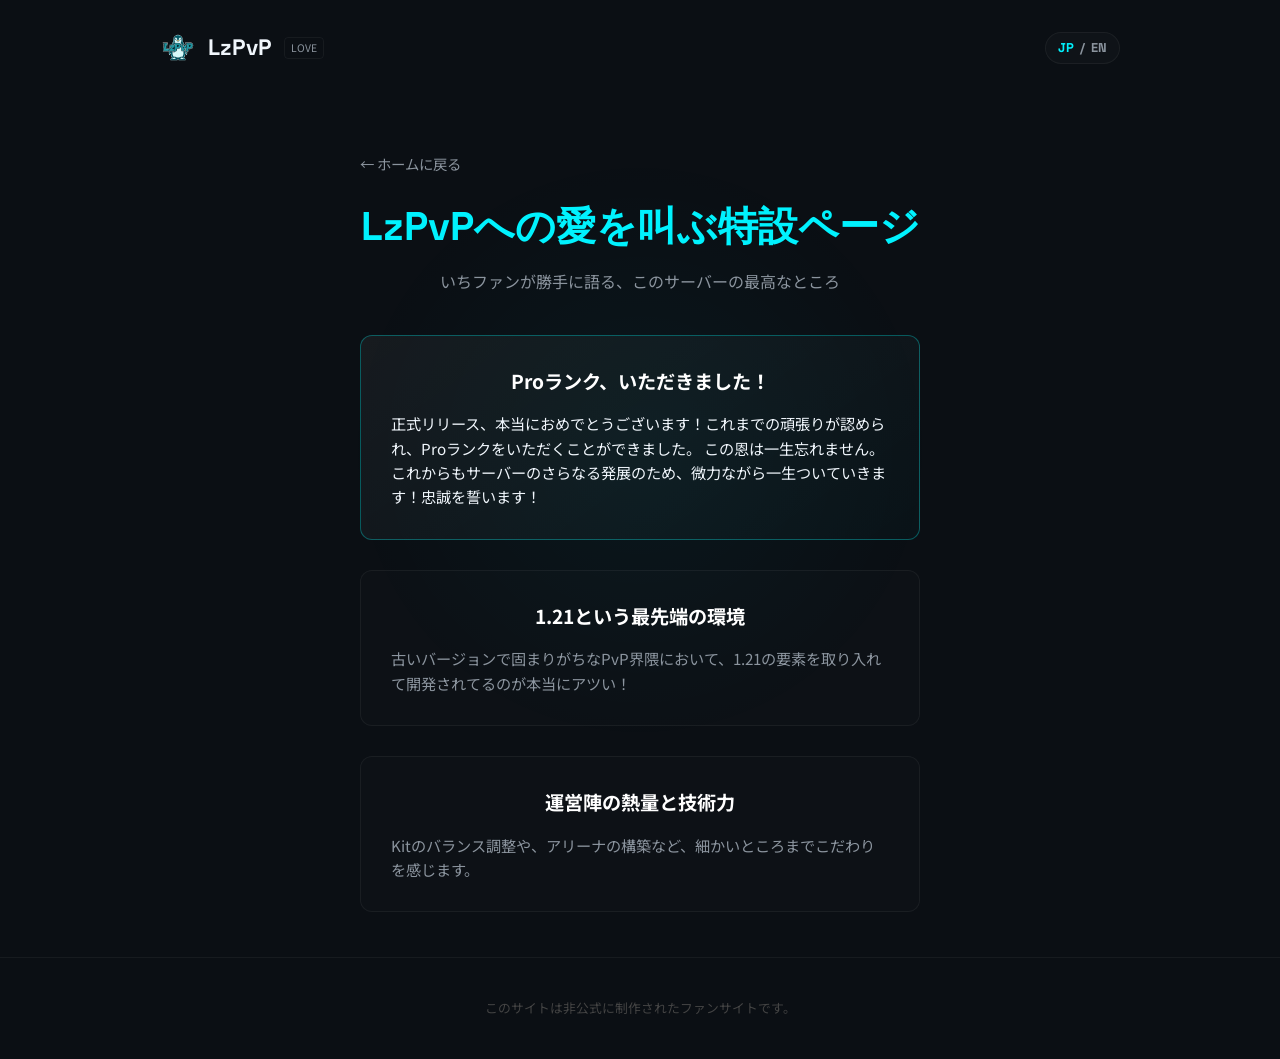
==== commit c99e325c: "ひさしぶりぷっしゅ" ====
--- a/love/index.html
+++ b/love/index.html
@@ -15,7 +15,6 @@
         
         .pro-card {
             border: 1px solid rgba(0, 255, 255, 0.3);
-            box-shadow: 0 0 15px rgba(0, 255, 255, 0.1);
             background: linear-gradient(145deg, rgba(255,255,255,0.05), rgba(0,255,255,0.02));
             position: relative;
             overflow: hidden;
@@ -32,7 +31,6 @@
             opacity: 0;
             transition: all 0.6s cubic-bezier(0.175, 0.885, 0.32, 1.275);
             pointer-events: none;
-            filter: drop-shadow(0 0 10px rgba(0,255,255,0.8));
             border-radius: 8px;
             z-index: 10;
         }
--- a/style.css
+++ b/style.css
@@ -24,7 +24,7 @@
     align-items: center;
 }
 
-/* 背景の発光 */
+/* 背景 */
 .bg-glow {
     position: fixed;
     top: 50%;
@@ -32,7 +32,7 @@
     transform: translate(-50%, -50%);
     width: 600px;
     height: 600px;
-    background: radial-gradient(circle, rgba(0, 242, 254, 0.08) 0%, rgba(0, 0, 0, 0) 70%);
+    background: radial-gradient(circle, rgba(0, 242, 254, 0.04) 0%, rgba(0, 0, 0, 0) 70%);
     z-index: -1;
     pointer-events: none;
 }
@@ -68,7 +68,7 @@
 }
 
 .lang-btn { cursor: pointer; transition: color 0.2s ease; }
-.lang-btn.active { color: var(--primary); text-shadow: 0 0 10px var(--primary-glow); }
+.lang-btn.active { color: var(--primary); }
 .lang-btn:hover:not(.active) { color: var(--text-main); }
 
 .status-tag {
@@ -119,7 +119,6 @@
 .ip-card:hover {
     background: rgba(0, 242, 254, 0.03);
     border-color: var(--primary);
-    box-shadow: 0 0 20px var(--primary-glow);
 }
 
 .ip-text { font-family: 'Space Grotesk', sans-serif; font-size: 2rem; font-weight: 700; letter-spacing: 1px; color: var(--text-main); }
@@ -160,7 +159,7 @@
 .mc-top-row { display: flex; justify-content: space-between; font-weight: 700; font-family: 'Space Grotesk', sans-serif; }
 .mc-name { color: #fff; }
 .mc-players { color: var(--text-muted); font-size: 0.9rem; }
-.mc-motd { font-size: 0.85rem; margin-top: 2px; word-break: break-all; }
+.mc-motd { font-size: 1rem; margin-top: 4px; line-height: 1.4; }
 
 /* アンテナ */
 .mc-ping {
@@ -197,7 +196,7 @@
 
 .arena-nav { position: absolute; top: 0; left: 0; width: 100%; height: 100%; z-index: 10; display: flex; justify-content: space-between; align-items: center; padding: 0 15px; pointer-events: none; }
 .arena-nav button { pointer-events: auto; width: 36px; height: 36px; background: rgba(0, 0, 0, 0.5); backdrop-filter: blur(4px); color: #fff; border: none; border-radius: 50%; display: flex; justify-content: center; align-items: center; cursor: pointer; font-size: 1rem; font-weight: 700; transition: all 0.2s ease; }
-.arena-nav button:hover { background: rgba(0, 242, 254, 0.4); }
+.arena-nav button:hover { background: rgba(0, 0, 0, 0.7); }
 
 .arena-dots { position: absolute; bottom: 10px; left: 0; width: 100%; display: flex; justify-content: center; gap: 8px; z-index: 10; }
 .arena-dots .dot { width: 8px; height: 8px; background: rgba(255, 255, 255, 0.3); border-radius: 50%; cursor: pointer; transition: all 0.2s ease; }
@@ -254,12 +253,139 @@
     pointer-events: none;
     transition: opacity 0.2s ease, transform 0.2s ease;
     z-index: 100;
-    box-shadow: 0 5px 15px rgba(0,0,0,0.5);
 }
 
 .kit-item:hover::after {
     opacity: 1;
     transform: translateX(-50%) translateY(-5px);
+}
+
+/* フィーチャーカード共通 */
+.feature-card { text-align: center; }
+.feature-header { display: flex; align-items: center; justify-content: center; gap: 12px; margin-bottom: 15px; }
+.feature-icon { width: 40px; height: 40px; border-radius: 8px; object-fit: contain; }
+.feature-desc { color: var(--text-muted); font-size: 0.95rem; line-height: 1.6; margin-bottom: 15px; }
+
+/* クリックで拡大する画像 */
+.clickable-img { cursor: zoom-in; }
+
+/* バレーボール */
+.volleyball-gallery { display: flex; gap: 12px; justify-content: center; flex-wrap: wrap; }
+.volleyball-img { width: 48%; max-width: 280px; border-radius: 8px; border: 1px solid var(--border); object-fit: cover; transition: all 0.2s ease; cursor: zoom-in; }
+.volleyball-img:hover { border-color: var(--primary); }
+
+/* リレー */
+.relay-shot { width: 100%; max-width: 420px; border-radius: 8px; border: 1px solid var(--border); margin-bottom: 8px; cursor: zoom-in; transition: all 0.2s ease; }
+.relay-shot:hover { border-color: var(--primary); }
+
+.relay-grid { display: grid; grid-template-columns: repeat(3, 1fr); gap: 10px; margin-bottom: 15px; }
+.relay-card {
+    background: rgba(255, 255, 255, 0.02);
+    border: 1px solid var(--border);
+    padding: 15px;
+    border-radius: 10px;
+    display: flex;
+    flex-direction: column;
+    align-items: center;
+    justify-content: center;
+    gap: 10px;
+    cursor: pointer;
+    transition: all 0.2s ease;
+}
+.relay-card:hover {
+    border-color: var(--primary);
+    background: rgba(0, 242, 254, 0.03);
+    transform: translateY(-2px);
+}
+.relay-card.active {
+    border-color: var(--primary);
+    background: rgba(0, 242, 254, 0.06);
+}
+.relay-info { display: flex; flex-direction: column; align-items: center; gap: 4px; }
+.relay-name { font-family: 'Space Grotesk', sans-serif; font-weight: 700; font-size: 0.95rem; color: var(--text-main); }
+.relay-sub { font-size: 0.75rem; color: var(--text-muted); font-family: 'Space Grotesk', sans-serif; }
+
+/* トーナメント */
+.tournament-btn { margin-top: 10px; }
+
+/* ピアノ */
+.piano-gallery { margin-bottom: 15px; }
+.piano-img { width: 100%; max-width: 520px; border-radius: 10px; border: 1px solid var(--border); cursor: zoom-in; transition: all 0.2s ease; }
+.piano-img:hover { border-color: var(--primary); }
+
+.piano-steps { display: flex; flex-direction: column; gap: 10px; margin-bottom: 15px; text-align: left; }
+.piano-step { display: flex; align-items: flex-start; gap: 12px; padding: 10px 14px; background: rgba(255,255,255,0.02); border-radius: 8px; border: 1px solid var(--border); font-size: 0.9rem; color: var(--text-muted); line-height: 1.5; }
+.step-num {
+    flex-shrink: 0;
+    width: 24px;
+    height: 24px;
+    background: rgba(0, 242, 254, 0.1);
+    border: 1px solid rgba(0, 242, 254, 0.3);
+    border-radius: 50%;
+    display: flex;
+    align-items: center;
+    justify-content: center;
+    font-family: 'Space Grotesk', sans-serif;
+    font-weight: 700;
+    font-size: 0.8rem;
+    color: var(--primary);
+}
+.piano-step code { color: var(--primary); font-size: 0.85rem; background: rgba(0, 242, 254, 0.08); padding: 1px 6px; border-radius: 4px; }
+.piano-btn { margin-top: 5px; }
+
+/* ライトボックス（画像全画面表示） */
+.lightbox {
+    position: fixed;
+    top: 0;
+    left: 0;
+    width: 100%;
+    height: 100%;
+    background: rgba(0, 0, 0, 0.92);
+    backdrop-filter: blur(4px);
+    z-index: 10000;
+    display: flex;
+    align-items: center;
+    justify-content: center;
+    cursor: zoom-out;
+    opacity: 0;
+    visibility: hidden;
+    pointer-events: none;
+    transition: opacity 0.25s ease;
+}
+.lightbox.active {
+    opacity: 1;
+    visibility: visible;
+    pointer-events: auto;
+    animation: lightbox-in 0.25s ease forwards;
+}
+.lightbox.closing { animation: lightbox-out 0.2s ease forwards; }
+.lightbox-img {
+    max-width: 92vw;
+    max-height: 92vh;
+    border-radius: 6px;
+}
+.lightbox.closing .lightbox-img { animation: lightbox-img-out 0.2s ease forwards; }
+
+@keyframes lightbox-in {
+    0% { transform: scale(1.02); }
+    100% { transform: scale(1); }
+}
+@keyframes lightbox-out {
+    0% { opacity: 1; }
+    100% { opacity: 0; }
+}
+@keyframes lightbox-img-in {
+    0% { transform: scale(0.7); opacity: 0; filter: brightness(1.2); }
+    100% { transform: scale(1); opacity: 1; filter: brightness(1); }
+}
+@keyframes lightbox-img-out {
+    0% { transform: scale(1); opacity: 1; }
+    100% { transform: scale(0.85); opacity: 0; filter: brightness(1.5); }
+}
+
+@media (max-width: 480px) {
+    .relay-grid { grid-template-columns: 1fr; }
+    .volleyball-img { width: 100%; }
 }
 
 footer { width: 100%; text-align: center; padding: 40px 20px; border-top: 1px solid var(--border); color: #444; font-size: 0.8rem; margin-top: 30px; }
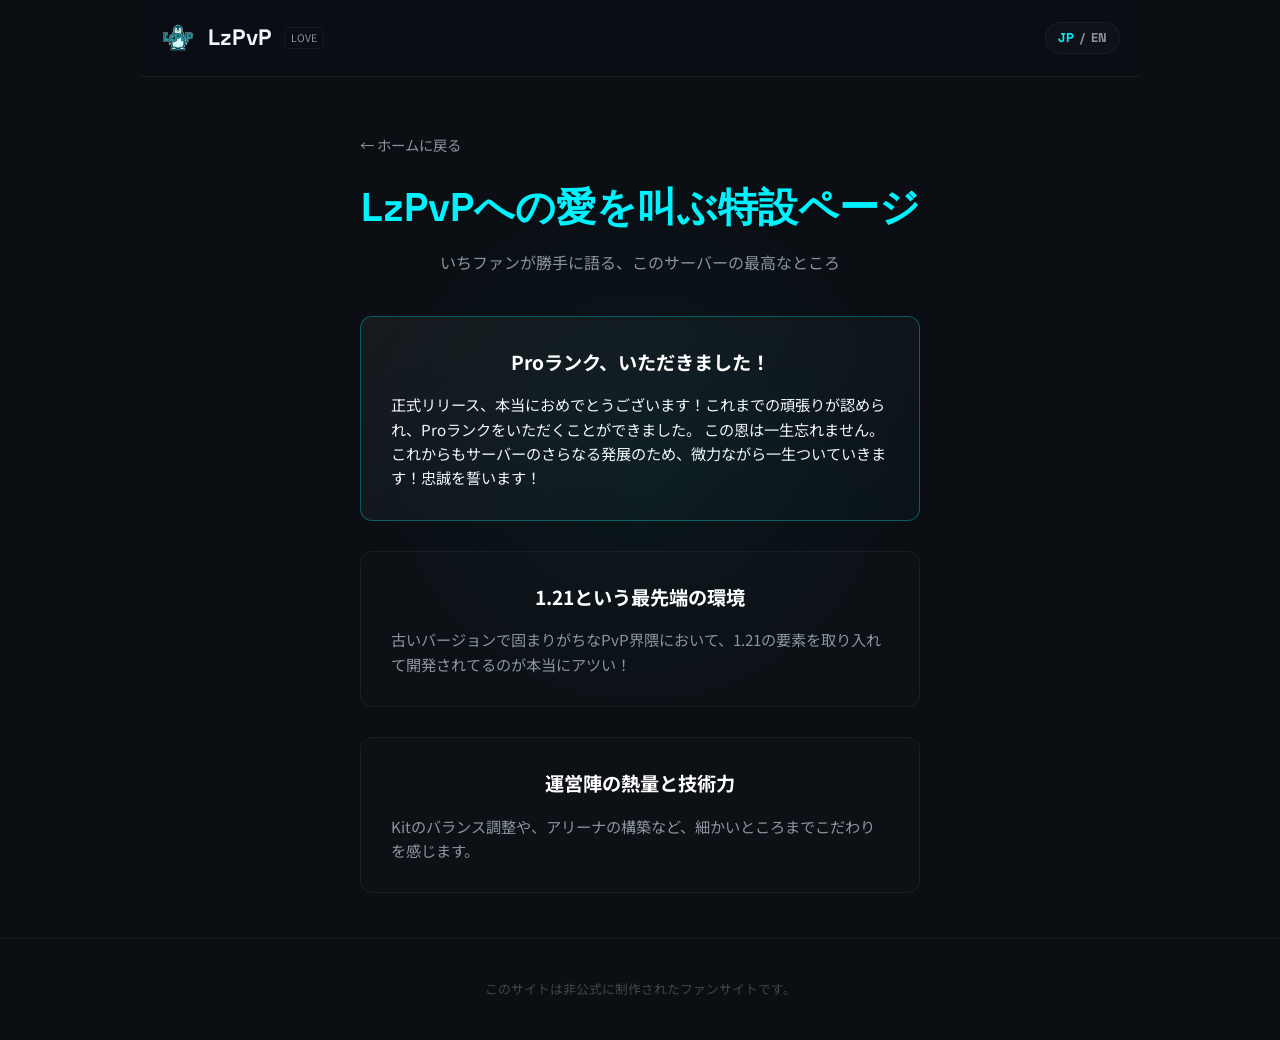
==== commit 5072a0a9: "a" ====
--- a/love/index.html
+++ b/love/index.html
@@ -16,28 +16,6 @@
         .pro-card {
             border: 1px solid rgba(0, 255, 255, 0.3);
             background: linear-gradient(145deg, rgba(255,255,255,0.05), rgba(0,255,255,0.02));
-            position: relative;
-            overflow: hidden;
-            cursor: pointer;
-        }
-
-        /* 💪 隠しマッチョ：手元の macho.png を参照 */
-        .hidden-macho {
-            position: absolute;
-            bottom: -150px;
-            right: 10px;
-            width: 150px;
-            height: auto;
-            opacity: 0;
-            transition: all 0.6s cubic-bezier(0.175, 0.885, 0.32, 1.275);
-            pointer-events: none;
-            border-radius: 8px;
-            z-index: 10;
-        }
-
-        .pro-card:hover .hidden-macho {
-            bottom: 10px;
-            opacity: 1;
         }
     </style>
 </head>
@@ -73,8 +51,6 @@
                 正式リリース、本当におめでとうございます！これまでの頑張りが認められ、Proランクをいただくことができました。
                 この恩は一生忘れません。これからもサーバーのさらなる発展のため、微力ながら一生ついていきます！忠誠を誓います！
             </p>
-            <!-- 拡張子を .png に設定 -->
-            <img src="macho.png" alt="Macho" class="hidden-macho">
         </div>
 
         <div style="margin-top: 30px;">
--- a/style.css
+++ b/style.css
@@ -38,12 +38,18 @@
 }
 
 header {
+    position: sticky;
+    top: 0;
+    z-index: 1000;
     width: 100%;
     max-width: 1000px;
-    padding: 30px 20px;
+    padding: 20px 20px;
     display: flex;
     justify-content: space-between;
     align-items: center;
+    background: rgba(11, 15, 20, 0.85);
+    backdrop-filter: blur(10px);
+    border-bottom: 1px solid var(--border);
 }
 
 .logo { display: flex; align-items: center; gap: 12px; }
